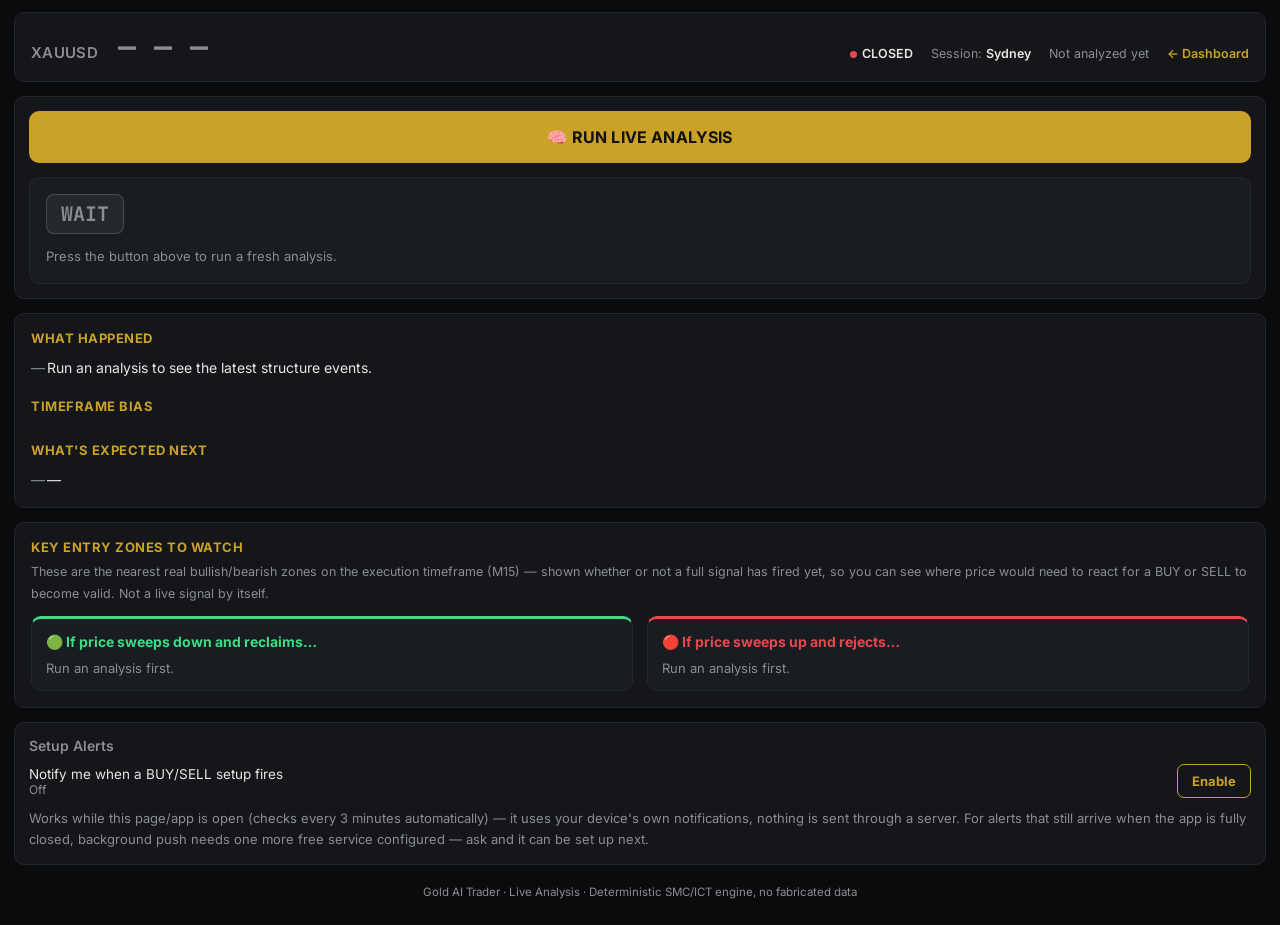
==== analysis.html @ 3f1312a2 "Add Live Analysis page (narrative breakdown, watch-zone scenarios with SL/TP, open-app notification " ====
<!DOCTYPE html>
<html lang="en" dir="ltr">
<head>
<meta charset="UTF-8" />
<meta name="viewport" content="width=device-width, initial-scale=1, viewport-fit=cover, maximum-scale=1" />
<title>Gold AI Trader — Live Analysis</title>
<meta name="description" content="XAUUSD live SMC/ICT narrative analysis" />

<link rel="manifest" href="manifest.json" />
<meta name="theme-color" content="#0A0B0D" />
<link rel="apple-touch-icon" href="icons/icon-192.png" />
<meta name="apple-mobile-web-app-capable" content="yes" />
<meta name="apple-mobile-web-app-status-bar-style" content="black-translucent" />
<meta name="apple-mobile-web-app-title" content="Gold AI" />

<link rel="stylesheet" href="styles.css" />
</head>
<body>

<div class="app-shell">

  <section class="ticker" id="ticker">
    <span class="ticker__symbol">XAUUSD</span>
    <span class="ticker__price is-stale" id="price">— — —</span>
    <span class="ticker__change" id="change"></span>
    <div class="ticker__meta">
      <span><span class="dot" id="market-dot"></span><strong id="market-status">—</strong></span>
      <span>Session: <strong id="session">—</strong></span>
      <span id="last-checked">Not analyzed yet</span>
      <a class="nav-link" href="index.html">← Dashboard</a>
    </div>
  </section>

  <!-- ============ SIGNAL SUMMARY ============ -->
  <div class="panel analysis-panel">
    <button class="analyze-btn" id="analyze-btn">🧠 RUN LIVE ANALYSIS</button>
    <div class="signal-card" id="signal-card">
      <span class="signal-badge wait" id="signal-badge">WAIT</span>
      <div class="empty-state" id="signal-body">Press the button above to run a fresh analysis.</div>
    </div>
  </div>

  <!-- ============ NARRATIVE: WHAT HAPPENED / WHAT'S EXPECTED ============ -->
  <div class="panel narrative-panel">
    <h2>What happened</h2>
    <ul class="narrative-list" id="narrative-happened"><li>Run an analysis to see the latest structure events.</li></ul>

    <h2 style="margin-top:18px;">Timeframe bias</h2>
    <div class="tf-bias-row" id="tf-bias-row"></div>

    <h2 style="margin-top:18px;">What's expected next</h2>
    <ul class="narrative-list" id="narrative-expected"><li>—</li></ul>
  </div>

  <!-- ============ WATCH ZONES: entry / SL / TP for both directions ============ -->
  <div class="panel narrative-panel">
    <h2>Key entry zones to watch</h2>
    <p style="margin-top:-4px; color:var(--text-dim); font-size:12.5px;">
      These are the nearest real bullish/bearish zones on the execution timeframe (M15) —
      shown whether or not a full signal has fired yet, so you can see where price would need
      to react for a BUY or SELL to become valid. Not a live signal by itself.
    </p>
    <div class="scenario-grid" id="scenario-grid">
      <div class="scenario-card bullish"><h3>🟢 If price sweeps down and reclaims…</h3><div class="scenario-empty">Run an analysis first.</div></div>
      <div class="scenario-card bearish"><h3>🔴 If price sweeps up and rejects…</h3><div class="scenario-empty">Run an analysis first.</div></div>
    </div>
  </div>

  <!-- ============ ALERTS ============ -->
  <div class="panel alert-panel">
    <h3 style="margin:0; font-size:14px; color:var(--text-dim); font-weight:600;">Setup Alerts</h3>
    <div class="alert-toggle">
      <div>
        <div style="font-size:13.5px;">Notify me when a BUY/SELL setup fires</div>
        <div class="alert-status" id="alert-status">Off</div>
      </div>
      <button class="alert-toggle-btn" id="alert-toggle-btn">Enable</button>
    </div>
    <div class="empty-state">
      Works while this page/app is open (checks every 3 minutes automatically) — it uses your
      device's own notifications, nothing is sent through a server. For alerts that still arrive
      when the app is fully closed, background push needs one more free service configured — ask
      and it can be set up next.
    </div>
  </div>

  <footer class="app-footer">Gold AI Trader · Live Analysis · Deterministic SMC/ICT engine, no fabricated data</footer>
</div>

<script src="smc-engine.js"></script>
<script src="data.js"></script>
<script src="analysis-page.js"></script>

<script>
if ('serviceWorker' in navigator) {
  window.addEventListener('load', () => navigator.serviceWorker.register('sw.js').catch(() => {}));
}
</script>
</body>
</html>
---- styles.css ----
@import url('https://fonts.googleapis.com/css2?family=Inter:wght@400;500;600;700&family=JetBrains+Mono:wght@400;500;700&display=swap');

:root {
  --bg: #0A0B0D;
  --panel: #14161A;
  --panel-raised: #191C21;
  --border: #23262B;
  --text: #E8E6E1;
  --text-dim: #8B8D93;
  --gold: #C9A227;
  --gold-dim: #8C7220;
  --bull: #3DDC84;
  --bear: #E5484D;
  --wait: #8B8D93;
  --radius: 10px;
  --font-ui: 'Inter', -apple-system, BlinkMacSystemFont, sans-serif;
  --font-num: 'JetBrains Mono', ui-monospace, monospace;
}

* { box-sizing: border-box; }
html, body { height: 100%; }

body {
  margin: 0;
  background: var(--bg);
  color: var(--text);
  font-family: var(--font-ui);
  -webkit-font-smoothing: antialiased;
  padding-bottom: env(safe-area-inset-bottom);
}

button { font-family: inherit; }
:focus-visible { outline: 2px solid var(--gold); outline-offset: 2px; }

.app-shell {
  max-width: 1400px;
  margin: 0 auto;
  padding: 12px 14px calc(24px + env(safe-area-inset-bottom));
  display: flex;
  flex-direction: column;
  gap: 14px;
}

/* ---------- Top status bar ---------- */
.ticker {
  background: var(--panel);
  border: 1px solid var(--border);
  border-radius: var(--radius);
  padding: 14px 16px;
  display: flex;
  flex-wrap: wrap;
  align-items: baseline;
  gap: 8px 20px;
}

.ticker__symbol {
  font-size: 15px;
  letter-spacing: 0.02em;
  color: var(--text-dim);
  font-weight: 600;
}

.ticker__price {
  font-family: var(--font-num);
  font-size: 30px;
  font-weight: 700;
  color: var(--text);
}

.ticker__price.is-stale { color: var(--text-dim); }

.ticker__change {
  font-family: var(--font-num);
  font-size: 14px;
  font-weight: 500;
}
.ticker__change.up { color: var(--bull); }
.ticker__change.down { color: var(--bear); }

.ticker__meta {
  margin-left: auto;
  display: flex;
  gap: 18px;
  flex-wrap: wrap;
  font-size: 12.5px;
  color: var(--text-dim);
  align-items: center;
}
.ticker__meta strong { color: var(--text); font-weight: 600; }
.nav-link { color: var(--gold); text-decoration: none; font-weight: 600; }
.nav-link:hover { text-decoration: underline; }

.analysis-link {
  display: block;
  margin-top: 12px;
  color: var(--gold);
  text-decoration: none;
  font-size: 12.5px;
  font-weight: 600;
}
.analysis-link:hover { text-decoration: underline; }

.dot { width: 7px; height: 7px; border-radius: 50%; display: inline-block; margin-inline-end: 5px; }
.dot.open { background: var(--bull); }
.dot.closed { background: var(--bear); }

/* ---------- Levels strip ---------- */
.levels {
  display: grid;
  grid-template-columns: repeat(4, 1fr);
  gap: 10px;
}
.level-card {
  background: var(--panel);
  border: 1px solid var(--border);
  border-radius: var(--radius);
  padding: 10px 12px;
}
.level-card .label { font-size: 11px; color: var(--text-dim); text-transform: none; }
.level-card .value { font-family: var(--font-num); font-size: 17px; font-weight: 600; margin-top: 3px; }

/* ---------- Main grid: chart + analysis ---------- */
.main-grid {
  display: grid;
  grid-template-columns: 1fr;
  gap: 14px;
}
@media (min-width: 900px) {
  .main-grid { grid-template-columns: 1.7fr 1fr; align-items: start; }
}

.panel {
  background: var(--panel);
  border: 1px solid var(--border);
  border-radius: var(--radius);
  overflow: hidden;
}

.chart-panel__head {
  display: flex;
  align-items: center;
  justify-content: space-between;
  padding: 10px 12px;
  border-bottom: 1px solid var(--border);
}

.tf-group { display: flex; gap: 6px; }
.tf-btn {
  background: transparent;
  color: var(--text-dim);
  border: 1px solid var(--border);
  border-radius: 6px;
  padding: 5px 10px;
  font-size: 12.5px;
  font-weight: 600;
  cursor: pointer;
  font-family: var(--font-num);
}
.tf-btn.active { color: var(--bg); background: var(--gold); border-color: var(--gold); }

#tv-chart { height: 420px; width: 100%; }
@media (min-width: 900px) { #tv-chart { height: 560px; } }

/* ---------- Analysis panel ---------- */
.analysis-panel { padding: 14px; display: flex; flex-direction: column; gap: 14px; }

.analyze-btn {
  width: 100%;
  padding: 16px;
  border-radius: var(--radius);
  border: none;
  background: var(--gold);
  color: #14110A;
  font-size: 16px;
  font-weight: 700;
  cursor: pointer;
  letter-spacing: 0.01em;
  transition: transform 0.08s ease, background 0.15s ease;
}
.analyze-btn:hover { background: #DDB531; }
.analyze-btn:active { transform: scale(0.98); }
.analyze-btn:disabled { background: var(--panel-raised); color: var(--text-dim); cursor: wait; }

.signal-card {
  border: 1px solid var(--border);
  border-radius: var(--radius);
  padding: 16px;
  background: var(--panel-raised);
}

.signal-badge {
  display: inline-flex;
  align-items: center;
  gap: 8px;
  font-family: var(--font-num);
  font-weight: 700;
  font-size: 20px;
  padding: 6px 14px;
  border-radius: 8px;
  margin-bottom: 12px;
}
.signal-badge.buy { color: var(--bull); background: rgba(61,220,132,0.1); border: 1px solid rgba(61,220,132,0.35); }
.signal-badge.sell { color: var(--bear); background: rgba(229,72,77,0.1); border: 1px solid rgba(229,72,77,0.35); }
.signal-badge.wait { color: var(--wait); background: rgba(139,141,147,0.1); border: 1px solid rgba(139,141,147,0.35); }

.trade-grid {
  display: grid;
  grid-template-columns: 1fr 1fr;
  gap: 10px;
  margin-top: 8px;
}
.trade-field .label { font-size: 11.5px; color: var(--text-dim); }
.trade-field .value { font-family: var(--font-num); font-size: 15px; font-weight: 600; margin-top: 2px; }

.reason-list {
  list-style: none;
  margin: 12px 0 0;
  padding: 0;
  display: flex;
  flex-direction: column;
  gap: 6px;
  font-size: 13px;
  color: var(--text-dim);
}

.confidence-bar {
  height: 6px;
  border-radius: 3px;
  background: var(--border);
  overflow: hidden;
  margin-top: 10px;
}
.confidence-bar__fill { height: 100%; background: var(--gold); }

/* ---------- Risk calculator ---------- */
.calc-panel { padding: 14px; display: flex; flex-direction: column; gap: 10px; }
.calc-panel h3 { margin: 0 0 2px; font-size: 14px; color: var(--text-dim); font-weight: 600; }
.calc-row { display: flex; flex-direction: column; gap: 4px; }
.calc-row label { font-size: 12.5px; color: var(--text-dim); }
.calc-row input, .calc-row select {
  background: var(--panel-raised);
  border: 1px solid var(--border);
  color: var(--text);
  border-radius: 6px;
  padding: 8px 10px;
  font-family: var(--font-num);
  font-size: 14px;
}
.calc-result {
  margin-top: 4px;
  padding: 10px;
  border-radius: 8px;
  background: rgba(201,162,39,0.08);
  border: 1px solid rgba(201,162,39,0.25);
  font-family: var(--font-num);
  font-size: 14px;
}

.empty-state {
  font-size: 13px;
  color: var(--text-dim);
  line-height: 1.6;
}
.empty-state a { color: var(--gold); }

footer.app-footer {
  text-align: center;
  font-size: 11.5px;
  color: var(--text-dim);
  padding: 6px 0 2px;
}

/* ---------- Analysis page ---------- */
.narrative-panel { padding: 16px; }
.narrative-panel h2 {
  font-size: 13px;
  color: var(--gold);
  text-transform: uppercase;
  letter-spacing: 0.04em;
  margin: 0 0 10px;
  font-weight: 700;
}
.narrative-panel p, .narrative-panel li {
  font-size: 14px;
  line-height: 1.7;
  color: var(--text);
}
.narrative-list { list-style: none; margin: 0; padding: 0; display: flex; flex-direction: column; gap: 8px; }
.narrative-list li { padding-left: 16px; position: relative; }
.narrative-list li::before { content: '—'; position: absolute; left: 0; color: var(--text-dim); }

.tf-bias-row {
  display: flex;
  gap: 8px;
  flex-wrap: wrap;
  margin-top: 10px;
}
.tf-bias-chip {
  font-family: var(--font-num);
  font-size: 12px;
  font-weight: 700;
  padding: 5px 10px;
  border-radius: 6px;
  border: 1px solid var(--border);
}
.tf-bias-chip.bullish { color: var(--bull); border-color: rgba(61,220,132,0.4); background: rgba(61,220,132,0.08); }
.tf-bias-chip.bearish { color: var(--bear); border-color: rgba(229,72,77,0.4); background: rgba(229,72,77,0.08); }
.tf-bias-chip.mixed, .tf-bias-chip.neutral { color: var(--text-dim); }

.scenario-grid {
  display: grid;
  grid-template-columns: 1fr;
  gap: 14px;
}
@media (min-width: 700px) { .scenario-grid { grid-template-columns: 1fr 1fr; } }

.scenario-card {
  border: 1px solid var(--border);
  border-radius: var(--radius);
  padding: 14px;
  background: var(--panel-raised);
}
.scenario-card.bullish { border-top: 3px solid var(--bull); }
.scenario-card.bearish { border-top: 3px solid var(--bear); }
.scenario-card h3 {
  margin: 0 0 10px;
  font-size: 14px;
  font-weight: 700;
}
.scenario-card.bullish h3 { color: var(--bull); }
.scenario-card.bearish h3 { color: var(--bear); }
.scenario-card .scenario-condition { font-size: 12.5px; color: var(--text-dim); margin-bottom: 10px; line-height: 1.5; }
.scenario-empty { font-size: 13px; color: var(--text-dim); }

.alert-panel { padding: 14px; display: flex; flex-direction: column; gap: 10px; }
.alert-toggle {
  display: flex;
  align-items: center;
  justify-content: space-between;
  gap: 10px;
}
.alert-toggle-btn {
  padding: 8px 14px;
  border-radius: 7px;
  border: 1px solid var(--gold);
  background: transparent;
  color: var(--gold);
  font-weight: 700;
  font-size: 13px;
  cursor: pointer;
}
.alert-toggle-btn.active { background: var(--gold); color: #14110A; }
.alert-status { font-size: 12px; color: var(--text-dim); }
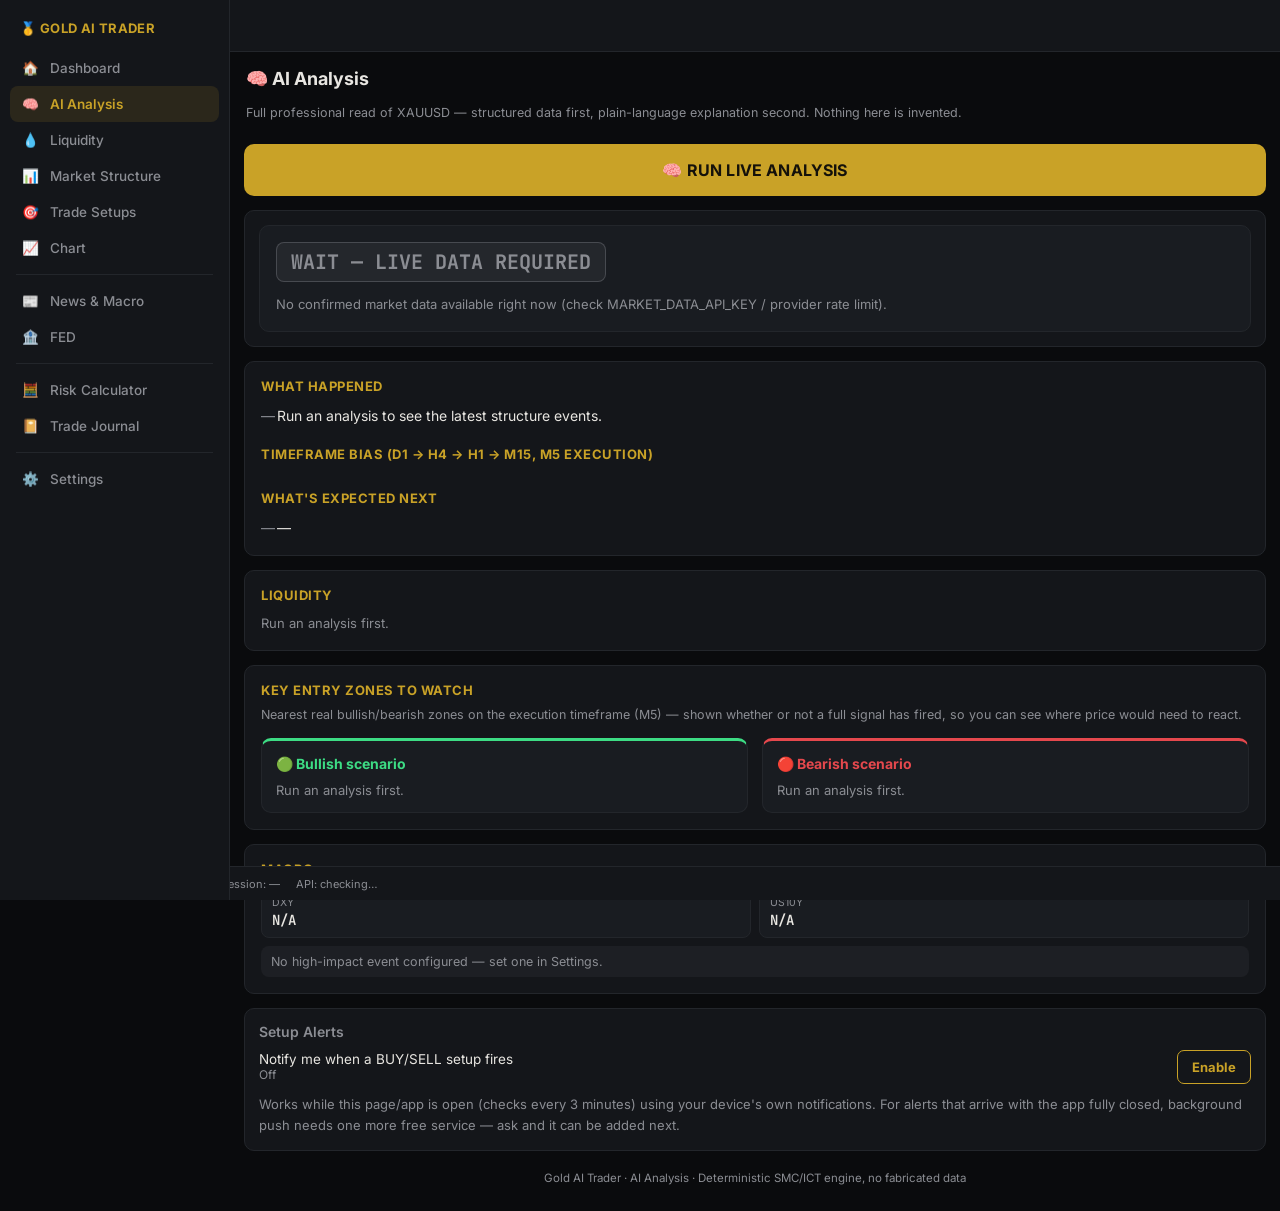
==== commit 4e9ac53a: "Major upgrade: Professional XAUUSD SMC/ICT terminal - Sidebar navigation (fixed desktop/iPad-landsca" ====
--- a/analysis.html
+++ b/analysis.html
@@ -2,71 +2,71 @@
 <html lang="en" dir="ltr">
 <head>
 <meta charset="UTF-8" />
-<meta name="viewport" content="width=device-width, initial-scale=1, viewport-fit=cover, maximum-scale=1" />
-<title>Gold AI Trader — Live Analysis</title>
-<meta name="description" content="XAUUSD live SMC/ICT narrative analysis" />
-
+<meta name="viewport" content="width=device-width, initial-scale=1, viewport-fit=cover, maximum-scale=1, user-scalable=no" />
+<title>Gold AI Trader — AI Analysis</title>
 <link rel="manifest" href="manifest.json" />
 <meta name="theme-color" content="#0A0B0D" />
 <link rel="apple-touch-icon" href="icons/icon-192.png" />
 <meta name="apple-mobile-web-app-capable" content="yes" />
 <meta name="apple-mobile-web-app-status-bar-style" content="black-translucent" />
-<meta name="apple-mobile-web-app-title" content="Gold AI" />
-
 <link rel="stylesheet" href="styles.css" />
 </head>
 <body>
-
 <div class="app-shell">
 
-  <section class="ticker" id="ticker">
-    <span class="ticker__symbol">XAUUSD</span>
-    <span class="ticker__price is-stale" id="price">— — —</span>
-    <span class="ticker__change" id="change"></span>
-    <div class="ticker__meta">
-      <span><span class="dot" id="market-dot"></span><strong id="market-status">—</strong></span>
-      <span>Session: <strong id="session">—</strong></span>
-      <span id="last-checked">Not analyzed yet</span>
-      <a class="nav-link" href="index.html">← Dashboard</a>
-    </div>
-  </section>
+  <div class="page-title">🧠 AI Analysis</div>
+  <div class="page-subtitle">Full professional read of XAUUSD — structured data first, plain-language explanation second. Nothing here is invented.</div>
 
-  <!-- ============ SIGNAL SUMMARY ============ -->
+  <button class="analyze-btn" id="analyze-btn">🧠 RUN LIVE ANALYSIS</button>
+
+  <!-- MARKET SUMMARY -->
   <div class="panel analysis-panel">
-    <button class="analyze-btn" id="analyze-btn">🧠 RUN LIVE ANALYSIS</button>
     <div class="signal-card" id="signal-card">
       <span class="signal-badge wait" id="signal-badge">WAIT</span>
       <div class="empty-state" id="signal-body">Press the button above to run a fresh analysis.</div>
     </div>
   </div>
 
-  <!-- ============ NARRATIVE: WHAT HAPPENED / WHAT'S EXPECTED ============ -->
+  <!-- NARRATIVE -->
   <div class="panel narrative-panel">
     <h2>What happened</h2>
     <ul class="narrative-list" id="narrative-happened"><li>Run an analysis to see the latest structure events.</li></ul>
-
-    <h2 style="margin-top:18px;">Timeframe bias</h2>
+    <h2 style="margin-top:18px;">Timeframe bias (D1 → H4 → H1 → M15, M5 execution)</h2>
     <div class="tf-bias-row" id="tf-bias-row"></div>
-
     <h2 style="margin-top:18px;">What's expected next</h2>
     <ul class="narrative-list" id="narrative-expected"><li>—</li></ul>
   </div>
 
-  <!-- ============ WATCH ZONES: entry / SL / TP for both directions ============ -->
+  <!-- LIQUIDITY -->
+  <div class="panel narrative-panel">
+    <h2>Liquidity</h2>
+    <div id="liquidity-body" class="empty-state">Run an analysis first.</div>
+  </div>
+
+  <!-- KEY ZONES / SCENARIOS -->
   <div class="panel narrative-panel">
     <h2>Key entry zones to watch</h2>
     <p style="margin-top:-4px; color:var(--text-dim); font-size:12.5px;">
-      These are the nearest real bullish/bearish zones on the execution timeframe (M15) —
-      shown whether or not a full signal has fired yet, so you can see where price would need
-      to react for a BUY or SELL to become valid. Not a live signal by itself.
+      Nearest real bullish/bearish zones on the execution timeframe (M5) — shown whether or
+      not a full signal has fired, so you can see where price would need to react.
     </p>
     <div class="scenario-grid" id="scenario-grid">
-      <div class="scenario-card bullish"><h3>🟢 If price sweeps down and reclaims…</h3><div class="scenario-empty">Run an analysis first.</div></div>
-      <div class="scenario-card bearish"><h3>🔴 If price sweeps up and rejects…</h3><div class="scenario-empty">Run an analysis first.</div></div>
+      <div class="scenario-card bullish"><h3>🟢 Bullish scenario</h3><div class="scenario-empty">Run an analysis first.</div></div>
+      <div class="scenario-card bearish"><h3>🔴 Bearish scenario</h3><div class="scenario-empty">Run an analysis first.</div></div>
     </div>
   </div>
 
-  <!-- ============ ALERTS ============ -->
+  <!-- MACRO -->
+  <div class="panel narrative-panel">
+    <h2>Macro</h2>
+    <div class="macro-strip">
+      <div class="macro-chip"><div class="label">DXY</div><div class="value" id="dxy-value">—</div></div>
+      <div class="macro-chip"><div class="label">US10Y</div><div class="value" id="us10y-value">—</div></div>
+    </div>
+    <div id="news-risk-body" style="margin-top:8px;"></div>
+  </div>
+
+  <!-- ALERTS -->
   <div class="panel alert-panel">
     <h3 style="margin:0; font-size:14px; color:var(--text-dim); font-weight:600;">Setup Alerts</h3>
     <div class="alert-toggle">
@@ -77,21 +77,21 @@
       <button class="alert-toggle-btn" id="alert-toggle-btn">Enable</button>
     </div>
     <div class="empty-state">
-      Works while this page/app is open (checks every 3 minutes automatically) — it uses your
-      device's own notifications, nothing is sent through a server. For alerts that still arrive
-      when the app is fully closed, background push needs one more free service configured — ask
-      and it can be set up next.
+      Works while this page/app is open (checks every 3 minutes) using your device's own
+      notifications. For alerts that arrive with the app fully closed, background push needs
+      one more free service — ask and it can be added next.
     </div>
   </div>
 
-  <footer class="app-footer">Gold AI Trader · Live Analysis · Deterministic SMC/ICT engine, no fabricated data</footer>
+  <footer class="app-footer">Gold AI Trader · AI Analysis · Deterministic SMC/ICT engine, no fabricated data</footer>
 </div>
 
 <script src="smc-engine.js"></script>
 <script src="data.js"></script>
+<script src="layout.js"></script>
 <script src="analysis-page.js"></script>
-
 <script>
+Layout.mount('analysis');
 if ('serviceWorker' in navigator) {
   window.addEventListener('load', () => navigator.serviceWorker.register('sw.js').catch(() => {}));
 }
--- a/styles.css
+++ b/styles.css
@@ -351,3 +351,253 @@
 }
 .alert-toggle-btn.active { background: var(--gold); color: #14110A; }
 .alert-status { font-size: 12px; color: var(--text-dim); }
+
+/* =================================================================
+   APP SHELL LAYOUT — sidebar, topbar, status bar
+   ================================================================= */
+:root {
+  --sidebar-width: 230px;
+  --topbar-height: 52px;
+  --statusbar-height: 34px;
+}
+
+body { padding-top: var(--topbar-height); padding-bottom: calc(var(--statusbar-height) + env(safe-area-inset-bottom)); }
+
+.topbar {
+  position: fixed;
+  top: 0; left: 0; right: 0;
+  height: var(--topbar-height);
+  background: var(--panel);
+  border-bottom: 1px solid var(--border);
+  display: flex;
+  align-items: center;
+  gap: 10px;
+  padding: 0 12px;
+  z-index: 40;
+}
+.hamburger {
+  background: transparent;
+  border: 1px solid var(--border);
+  color: var(--text);
+  border-radius: 6px;
+  width: 34px; height: 34px;
+  font-size: 16px;
+  cursor: pointer;
+}
+.topbar-title { font-weight: 700; font-size: 14px; letter-spacing: 0.02em; }
+.topbar-spacer { flex: 1; }
+
+.sidebar-backdrop {
+  position: fixed; inset: 0;
+  background: rgba(0,0,0,0.5);
+  z-index: 45;
+  opacity: 0;
+  pointer-events: none;
+  transition: opacity 0.15s ease;
+}
+.sidebar-backdrop.open { opacity: 1; pointer-events: auto; }
+
+.sidebar {
+  position: fixed;
+  top: 0; bottom: 0; left: 0;
+  width: var(--sidebar-width);
+  background: var(--panel);
+  border-right: 1px solid var(--border);
+  padding: 14px 10px;
+  z-index: 50;
+  transform: translateX(-100%);
+  transition: transform 0.18s ease;
+  overflow-y: auto;
+}
+.sidebar.open { transform: translateX(0); }
+
+.sidebar-brand {
+  font-weight: 700;
+  font-size: 13px;
+  letter-spacing: 0.03em;
+  color: var(--gold);
+  padding: 6px 10px 14px;
+}
+.sidebar-link {
+  display: flex;
+  align-items: center;
+  gap: 10px;
+  padding: 10px 10px;
+  border-radius: 8px;
+  color: var(--text-dim);
+  text-decoration: none;
+  font-size: 13.5px;
+  font-weight: 500;
+}
+.sidebar-link:hover { background: var(--panel-raised); color: var(--text); }
+.sidebar-link.active { background: rgba(201,162,39,0.12); color: var(--gold); font-weight: 600; }
+.sidebar-icon { width: 20px; text-align: center; }
+.sidebar-divider { height: 1px; background: var(--border); margin: 8px 6px; }
+
+.status-bar {
+  position: fixed;
+  left: 0; right: 0; bottom: 0;
+  height: var(--statusbar-height);
+  background: var(--panel);
+  border-top: 1px solid var(--border);
+  display: flex;
+  align-items: center;
+  gap: 16px;
+  padding: 0 12px;
+  font-size: 11px;
+  color: var(--text-dim);
+  overflow-x: auto;
+  white-space: nowrap;
+  z-index: 40;
+}
+.status-bar .dot { margin-inline-end: 4px; }
+
+@media (min-width: 1024px) {
+  .hamburger { display: none; }
+  .sidebar { transform: translateX(0); border-right: 1px solid var(--border); }
+  .sidebar-backdrop { display: none; }
+  body { padding-left: var(--sidebar-width); }
+}
+
+/* =================================================================
+   DASHBOARD — decision-first components
+   ================================================================= */
+.current-action {
+  border-radius: var(--radius);
+  padding: 16px;
+  text-align: center;
+  font-family: var(--font-num);
+  font-weight: 700;
+  font-size: 26px;
+  letter-spacing: 0.02em;
+  border: 1px solid var(--border);
+}
+.current-action.buy { color: var(--bull); background: rgba(61,220,132,0.1); border-color: rgba(61,220,132,0.35); }
+.current-action.sell { color: var(--bear); background: rgba(229,72,77,0.1); border-color: rgba(229,72,77,0.35); }
+.current-action.wait-buy, .current-action.wait-sell { color: #E0B93D; background: rgba(224,185,61,0.08); border-color: rgba(224,185,61,0.3); }
+.current-action.wait { color: var(--wait); background: rgba(139,141,147,0.08); }
+.current-action.avoid { color: var(--bear); background: rgba(229,72,77,0.14); border-color: rgba(229,72,77,0.4); }
+.current-action .sub { font-family: var(--font-ui); font-size: 12px; font-weight: 500; color: var(--text-dim); margin-top: 4px; }
+
+.compact-card {
+  background: var(--panel);
+  border: 1px solid var(--border);
+  border-radius: var(--radius);
+  padding: 12px 14px;
+}
+.compact-card h3 {
+  margin: 0 0 8px;
+  font-size: 12.5px;
+  color: var(--text-dim);
+  font-weight: 600;
+  text-transform: uppercase;
+  letter-spacing: 0.03em;
+  display: flex;
+  align-items: center;
+  justify-content: space-between;
+}
+.setup-score-badge {
+  font-family: var(--font-num);
+  font-size: 11px;
+  font-weight: 700;
+  padding: 2px 8px;
+  border-radius: 5px;
+  text-transform: none;
+}
+.setup-score-badge.grade-Aplus, .setup-score-badge.grade-A { background: rgba(61,220,132,0.15); color: var(--bull); }
+.setup-score-badge.grade-B { background: rgba(224,185,61,0.15); color: #E0B93D; }
+.setup-score-badge.grade-C, .setup-score-badge.grade-NOTRADE { background: rgba(139,141,147,0.15); color: var(--text-dim); }
+
+.mini-grid { display: grid; grid-template-columns: repeat(2, 1fr); gap: 8px; }
+.mini-field .label { font-size: 10.5px; color: var(--text-dim); }
+.mini-field .value { font-family: var(--font-num); font-size: 14px; font-weight: 600; margin-top: 1px; }
+
+.trigger-line, .invalidation-line {
+  font-size: 12px;
+  margin-top: 8px;
+  padding: 6px 8px;
+  border-radius: 6px;
+  background: var(--panel-raised);
+  color: var(--text-dim);
+}
+.invalidation-line { color: var(--bear); }
+
+.structure-table { width: 100%; border-collapse: collapse; font-size: 12.5px; }
+.structure-table th { text-align: start; color: var(--text-dim); font-weight: 600; font-size: 10.5px; text-transform: uppercase; padding: 4px 6px; }
+.structure-table td { padding: 6px; border-top: 1px solid var(--border); font-family: var(--font-num); }
+.bias-tag { padding: 2px 7px; border-radius: 5px; font-size: 11px; font-weight: 700; }
+.bias-tag.bullish { color: var(--bull); background: rgba(61,220,132,0.12); }
+.bias-tag.bearish { color: var(--bear); background: rgba(229,72,77,0.12); }
+.bias-tag.neutral, .bias-tag.mixed { color: var(--text-dim); background: rgba(139,141,147,0.12); }
+
+.liquidity-row { display: flex; justify-content: space-between; padding: 7px 0; border-bottom: 1px solid var(--border); font-size: 12.5px; }
+.liquidity-row:last-child { border-bottom: none; }
+.liquidity-row .val { font-family: var(--font-num); font-weight: 600; }
+
+.macro-strip { display: grid; grid-template-columns: repeat(2, 1fr); gap: 8px; }
+.macro-chip { background: var(--panel-raised); border: 1px solid var(--border); border-radius: 8px; padding: 8px 10px; }
+.macro-chip .label { font-size: 10.5px; color: var(--text-dim); }
+.macro-chip .value { font-family: var(--font-num); font-size: 14px; font-weight: 600; margin-top: 2px; }
+.macro-chip .value.bullish { color: var(--bull); }
+.macro-chip .value.bearish { color: var(--bear); }
+
+.news-risk-banner { border-radius: 8px; padding: 8px 10px; font-size: 12.5px; margin-top: 8px; }
+.news-risk-banner.high { background: rgba(229,72,77,0.12); color: var(--bear); border: 1px solid rgba(229,72,77,0.35); }
+.news-risk-banner.low { background: rgba(139,141,147,0.08); color: var(--text-dim); }
+
+.dashboard-chart-wrap { height: 20vh; min-height: 150px; }
+.dashboard-chart-wrap #tv-chart { height: 100%; }
+
+.page-title { font-size: 18px; font-weight: 700; margin: 4px 2px 2px; }
+.page-subtitle { font-size: 12.5px; color: var(--text-dim); margin: 0 2px 10px; }
+
+.data-unavailable {
+  padding: 14px;
+  text-align: center;
+  color: var(--text-dim);
+  font-size: 12.5px;
+  border: 1px dashed var(--border);
+  border-radius: var(--radius);
+}
+
+.settings-form { display: flex; flex-direction: column; gap: 12px; max-width: 480px; }
+.settings-row { display: flex; flex-direction: column; gap: 5px; }
+.settings-row label { font-size: 12.5px; color: var(--text-dim); }
+.settings-row input, .settings-row select {
+  background: var(--panel-raised); border: 1px solid var(--border); color: var(--text);
+  border-radius: 6px; padding: 9px 10px; font-family: var(--font-num); font-size: 14px;
+}
+.settings-row.toggle-row { flex-direction: row; align-items: center; justify-content: space-between; }
+.toggle-switch { width: 44px; height: 24px; border-radius: 12px; background: var(--border); position: relative; cursor: pointer; border: none; }
+.toggle-switch.on { background: var(--gold); }
+.toggle-switch .knob { position: absolute; top: 2px; left: 2px; width: 20px; height: 20px; border-radius: 50%; background: #fff; transition: left 0.15s ease; }
+.toggle-switch.on .knob { left: 22px; }
+
+.journal-table { width: 100%; border-collapse: collapse; font-size: 12px; }
+.journal-table th { text-align: start; color: var(--text-dim); font-size: 10.5px; text-transform: uppercase; padding: 6px; border-bottom: 1px solid var(--border); }
+.journal-table td { padding: 6px; border-bottom: 1px solid var(--border); font-family: var(--font-num); }
+.journal-table .dir-buy { color: var(--bull); }
+.journal-table .dir-sell { color: var(--bear); }
+.journal-form { display: grid; grid-template-columns: repeat(2, 1fr); gap: 8px; margin-bottom: 14px; }
+.journal-form input, .journal-form select, .journal-form textarea {
+  background: var(--panel-raised); border: 1px solid var(--border); color: var(--text);
+  border-radius: 6px; padding: 8px 9px; font-size: 13px; font-family: var(--font-ui);
+}
+.journal-form textarea { grid-column: 1 / -1; min-height: 50px; resize: vertical; }
+.journal-form .full { grid-column: 1 / -1; }
+
+.small-btn {
+  background: var(--gold); color: #14110A; border: none; border-radius: 7px;
+  padding: 8px 14px; font-weight: 700; font-size: 13px; cursor: pointer;
+}
+.small-btn.secondary { background: var(--panel-raised); color: var(--text); border: 1px solid var(--border); }
+
+.overview-strip {
+  display: flex;
+  gap: 18px;
+  flex-wrap: wrap;
+  font-size: 12px;
+  color: var(--text-dim);
+  padding: 2px 4px;
+}
+.overview-strip strong { color: var(--text); font-family: var(--font-num); font-weight: 600; }
